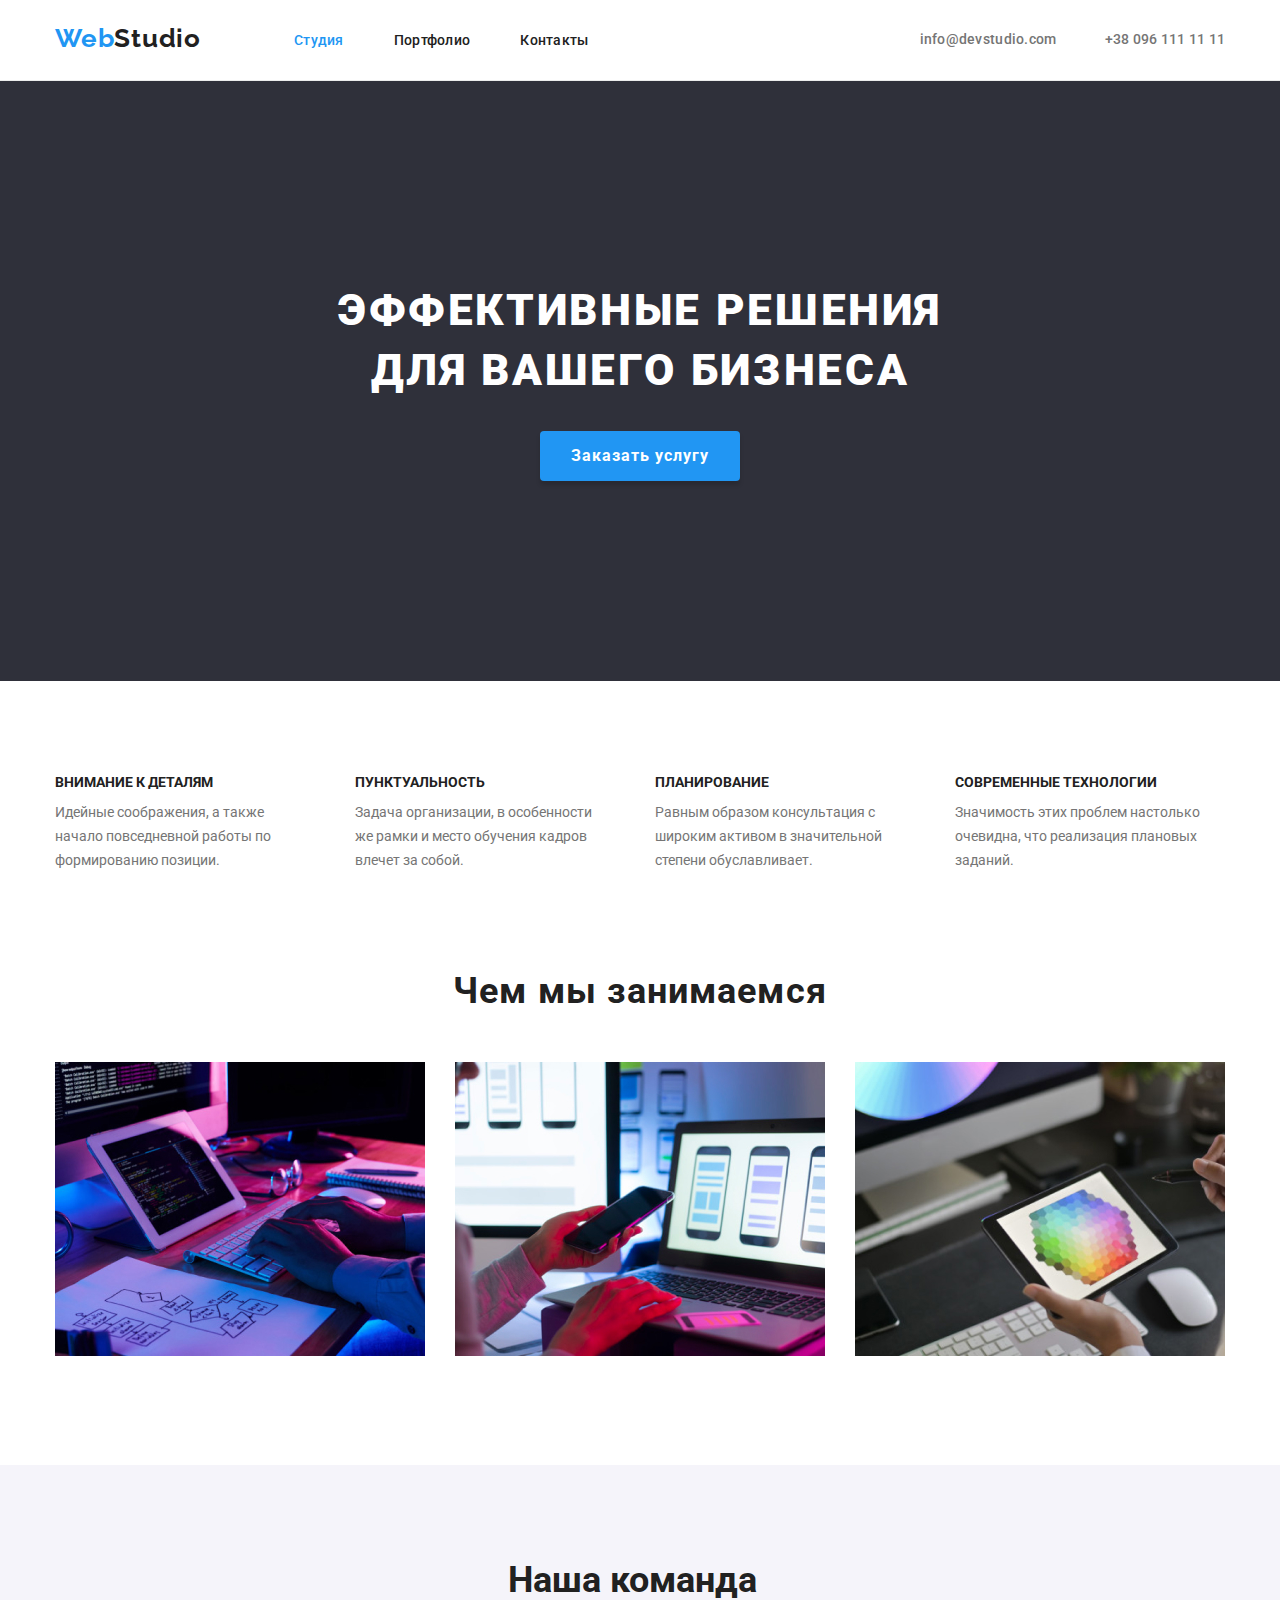
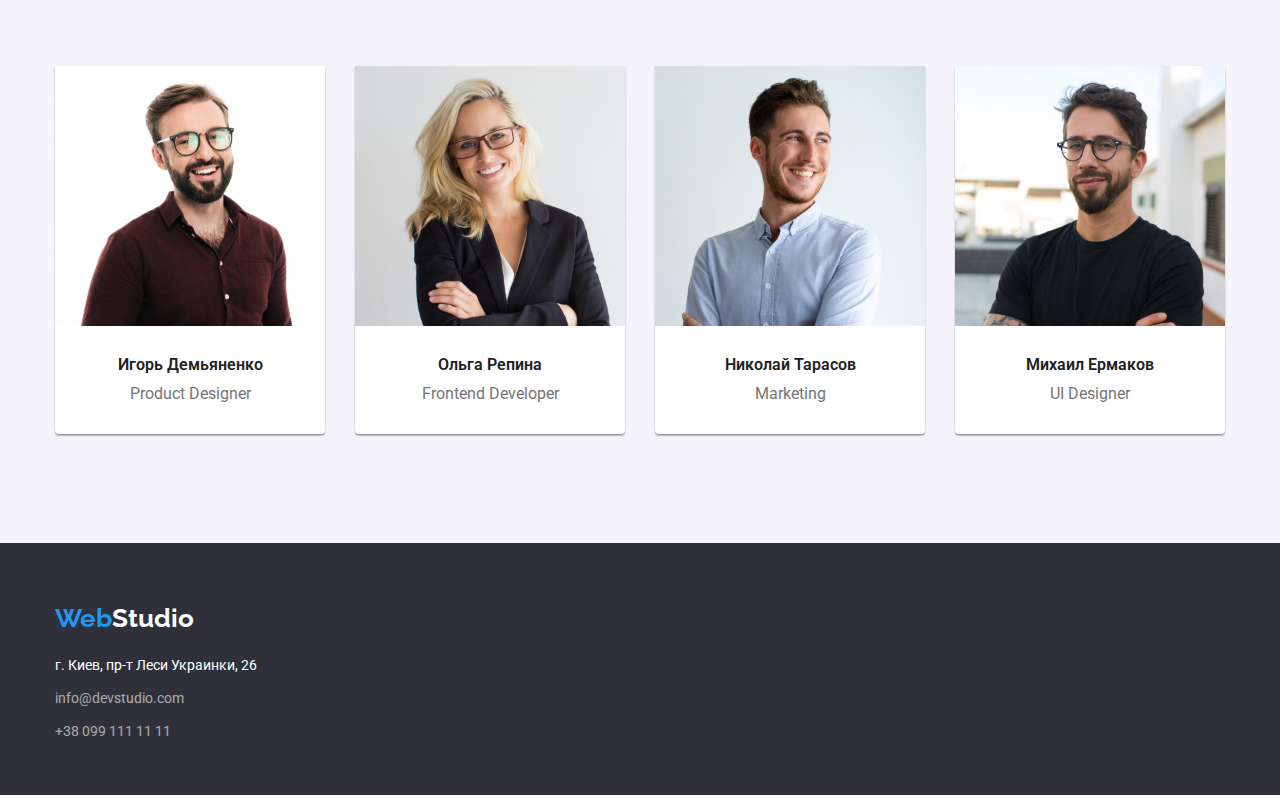
==== index.html @ f397f5b1 "Initial commit" ====
<!DOCTYPE html>
<html lang="ru">
    <head>
        <meta charset="UTF-8">
        <meta name="viewport" content="width=device-width, initial-scale=1.0">
        <title lang="en">WebStudio</title>
        <link rel="stylesheet" href="https://cdnjs.cloudflare.com/ajax/libs/modern-normalize/1.0.0/modern-normalize.min.css">
        <link rel="stylesheet" href="https://fonts.googleapis.com/css2?family=Raleway:wght@700&family=Roboto:wght@400;500;700;900&display=swap">
        <link rel="stylesheet" href="./style.css">
    </head>
    <!--Header-->
    <body class="general-style">
        <header class="header-style">
            <div class="header-container">
                <nav>               
                    <ul class="list nav-style">
                        <li  class="logo-header-position">
                            <a href="./index.html" lang="en" class="link logo-header">Web<span class="logo-black">Studio</span></a>
                        </li>
                        <li class="nav-position">
                            <a href="./index.html" class="link navigate studio current">Студия</a>
                        </li>
                        <li class="nav-position">
                            <a href="./portfolio-folder/portfolio.html" target="_blank" class="link navigate portfolio">Портфолио</a>
                        </li>
                        <li class="nav-position">
                            <a href="#" class="link navigate contacts">Контакты</a>
                        </li>
                    </ul>
                </nav>
                <div class="contact-item">
                    <a class="link mail-link" href="mailto:info@devstudio.com">info@devstudio.com</a>
                    <a class="link tel-link" href="tel:+380961111111">+38 096 111 11 11</a>
                </div>
            </div>
        </header>
            <!--Hero-->
            <!--Первая секция-->
        <main>   
            <section class="">
                <div class="first-container">
                    <h1 class="h1-style">Эффективные решения для вашего бизнеса</h1>
                    <div class="first-btn-style">
                        <button type="button" class="btn-order">Заказать услугу</button>
                    </div>
                </div>
            </section>
            <!--Вторая секция-->
            <section>
                <div class="second-container">
                    <h2 class="invisible">Сильные стороны компании</h2>
                    <ul class="list strengths-position">
                        <li class="strengths-item">
                            <h3 class="strengths-title attention">Внимание к деталям</h3>
                            <p class="strengths-text text-at">
                            Идейные соображения, а также начало повседневной работы 
                            по формированию позиции.
                            </p>
                        </li>
                        <li class="strengths-item">
                            <h3 class="strengths-title punctuality">Пунктуальность</h3>
                            <p class="strengths-text text-pt">
                                Задача организации, в особенности же рамки 
                                и место обучения кадров влечет за собой.
                            </p>
                        </li>
                        <li class="strengths-item">
                            <h3 class="strengths-title planning">Планирование</h3>
                            <p class="strengths-text text-pl">
                                Равным образом консультация с широким 
                                активом в значительной степени обуславливает.
                            </p>
                        </li>
                        <li class="strengths-item">
                            <h3 class="strengths-title modern-techs">Современные технологии</h3>
                            <p class="strengths-text text-mt">
                                Значимость этих проблем настолько 
                                очевидна, что реализация плановых заданий.
                            </p>
                        </li>
                    </ul>
                    <h2 class="what-we-do-title">Чем мы занимаемся</h2>
                    <ul class="list img-list">
                        <li class="img-position">
                            <img class="" src="./resources/specin/img.jpg" alt="набор на клавиатуре" width="370" height="294">
                        </li>
                        <li class="img-position">
                            <img class="" src="./resources/specin/img-1.jpg" alt="работа на ноут-буке с телефоном в руке" width="370" height="294">
                        </li>
                        <li class="img-position">
                            <img class="" src="./resources/specin/img-2.jpg" alt="работа с планшетом" width="370" height="294">
                        </li>
                    </ul>
                </div>
            </section>
                <!--Третья секция-->
            <section class="third-container-bg">
                <div class="third-container">
                    <h2 class="our-team">Наша команда</h2>
                    <ul class="list team-position">
                        <li class="team-item igor">
                            <a href="#" class="team-link"><img src="./resources/ourteam/igor.jpg" alt="Игорь Демьяненко" width="270"
                            height="260">
                            <h3 class="text-link">
                                Игорь Демьяненко
                            </h3>
                            <p lang="en" class="text-p">Product Designer</p>
                            </a>
                        </li>
                        <li class="team-item olga">
                            <a href="#" class="team-link"><img src="./resources/ourteam/olga.jpg" alt="Ольга Репина" width="270"
                                    height="260">
                                <h3 class="text-link">
                                    Ольга Репина
                                </h3>
                                <p lang="en" class="text-p">Frontend Developer</p>
                            </a>
                        </li>
                        <li class="team-item nikolay">
                            <a href="#" class="team-link"><img src="./resources/ourteam/nikolai.jpg" alt="Николай Тарасов" width="270"
                                    height="260">
                                <h3 class="text-link">
                                    Николай Тарасов
                                </h3>
                                <p lang="en" class="text-p">Marketing</p>
                            </a>
                        </li>
                        <li class="team-item michail">
                            <a href="#" class="team-link"><img src="./resources/ourteam/michail.jpg" alt="Михаил Ермаков" width="270"
                                    height="260">
                                <h3 class="text-link">
                                    Михаил Ермаков
                                </h3>
                                <p lang="en" class="text-p">UI Designer</p>
                            </a>
                        </li>
                    </ul>
                </div>
            </section>
        </main>
            <!--Подвал-->
        <div>
            <footer class="footer-bg">
                <div class="footer-container">
                    <a href="./index.html" lang="en" class="logo-footer">Web<span class="logowhite">Studio</span></a>
                    <address>
                        <ul class="list footer-style">
                            <li class="footer-position">
                                <a class="footer-item maps-ft" href="https://goo.gl/maps/K3a9Xga9qzkyoFFn6" target="_blank">
                                    г. Киев, пр-т Леси Украинки, 26
                                </a>
                            </li>
                            <li class="footer-position">
                                <a class="footer-item mail-ft" href="mailto:info@devstudio.com">info@devstudio.com</a>
                            </li>
                            <li class="footer-position">
                                <a class="footer-item tel-ft" href="tel:+380991111111">+38 099 111 11 11</a>
                            </li>
                        </ul>
                    </address>
                </div>
            </footer>
        </div>
    </body>
</html>
---- style.css ----
/* Кастомные CSS свойства (переменные) */
/* Основной цвет текста #757575 */
/* Цвет текста заголовков #212121 */
/* Акцентный цвет текста #2196F3 */
/* Цвет текста  основного заголовка #FFFFFF */
/* Цвет основного фона #E5E5E5
/* Цвет фона шапки #FFFFFF */
/* Цвет фона основного заголовка #2F303A;
/* Цвет фона команды и кнопок #F5F4FA */
/* Цвет фона футера #2F303A */

/* Здесь начало кода */
:root {
  --primary-text-color: #757575;
  --title-text-color: #212121;
  --accent-text-color: #2196f3;
  --footer-address-color: rgba(255, 255, 255, 0.6);
  --general-background-color: #e5e5e5;
  --header-background-color: #ffffff;
  --order-background-color: #2f303a;
  --team-background-color: #f5f4fa;
  --portfolio-border-color: #eeeeee;
}

* {
  box-sizing: border-box;
}

h1,
h2,
h3,
h4,
h5,
h6,
p {
  margin: 0;
}
ul,
ol {
  margin: 0;
  padding: 0;
}
img {
  display: block;
}
button :hover {
  cursor: pointer;
}
.list {
  list-style: none;
}
.link {
  text-decoration: none;
}

.general-style {
  font-family: Roboto;
  font-style: normal;
}

/* display: none; */
.invisible {
  position: absolute;
  width: 1px;
  height: 1px;
  margin: -1px;
  padding: 0;
  overflow: hidden;
  border: 0;
  clip: rect(0 0 0 0);
}

/* top line bg */
.header-style {
  background: var(--header-background-color);
  border-bottom: 1px solid #ececec;
}

.header-container {
  display: flex;
  align-items: center;
  padding: 0 15px;
  margin: 0 auto;
  width: 1230px;
  height: 80px;

  /*outline: 2px solid tomato;*/
}

/* WebStudio-header */
.logo-header {
  text-decoration: none;
  width: 145px;
  height: 31px;

  font-family: Raleway;
  font-weight: 700;
  font-size: 26px;
  line-height: 1.2;
  letter-spacing: 0.03em;
  color: var(--accent-text-color);
}

.logo-header-position {
  padding-top: 24px;
  padding-bottom: 25px;
  margin-right: 93px;
}

.logo-black {
  color: var(--title-text-color);
}

.nav-style {
  display: flex;
  padding-left: 15px;
}

.nav-position {
  padding-top: 32px;
  padding-bottom: 32px;
}

.navigate {
  text-decoration: none;
  font-weight: 500;
  font-size: 14px;
  line-height: 1.14;
  letter-spacing: 0.02em;
  color: var(--title-text-color);
}

.navigate:hover,
.navigate:focus {
  color: var(--accent-text-color);
}

/* Студия */
.studio {
  width: 49px;
}

/* Портфолио */
.portfolio {
  margin: 0 50px;
  width: 77px;
}

/* Контакты */
.contacts {
  width: 68px;
}

.current {
  color: var(--accent-text-color);
}

/*  mail+tel */

.contact-item {
  display: flex;
  align-items: center;
  flex-wrap: nowrap;
  text-decoration: none;
}

.mail-link:hover,
.tel-link:hover,
.mail-link:focus,
.tel-link:focus {
  color: var(--accent-text-color);
}

.mail-link,
.tel-link {
  display: flex;
  align-items: center;

  font-weight: 500;
  font-size: 14px;
  line-height: 1.14;
  letter-spacing: 0.02em;
  color: var(--primary-text-color);
}

.contact-item > .contact-link {
  margin-left: 331px;
}

/* info@devstudio.com */
.mail-link {
  display: flex;
  align-items: center;
  margin-left: 331px;
  max-width: 135px;
}

/* +38 096 111 11 11 */
.tel-link {
  display: flex;
  align-items: center;
  margin-left: 50px;
  max-width: 122px;
}

/*Первая секция*/
/* Background */
.first-container {
  margin-top: 0px;
  margin-bottom: 0px;
  padding-top: 200px;
  padding-bottom: 200px;
  background-color: var(--order-background-color);
}

/* Эффективные решения для вашего бизнеса */
.h1-style {
  width: 696px;
  height: 120px;
  margin: 0 auto;

  font-weight: 900;
  font-size: 44px;
  line-height: 1.36;

  letter-spacing: 0.06em;
  text-transform: uppercase;
  text-align: center;
  color: var(--header-background-color);
}

/* Button Заказать услугу */
.first-btn-style {
  margin-top: 30px;
  padding: 0;
  text-align: center;
}

.btn-order {
  cursor: pointer;
  text-decoration: none;
  min-width: 200px;
  height: 50px;
  padding: 10 32;
  margin: 0 auto;

  text-align: center;
  font-weight: 700;
  font-size: 16px;
  line-height: 1.87;
  letter-spacing: 0.06em;

  background-color: var(--accent-text-color);
  color: var(--header-background-color);
  box-shadow: 0px 4px 4px rgba(0, 0, 0, 0.15);
  border-radius: 4px;
  border: 1px solid transparent;
}

/* Вторая секция */

.second-container {
  text-align: left;
  padding-left: 15px;
  padding-right: 15px;
  padding-top: 94px;
  padding-bottom: 94px;
  margin: 0 auto;
  width: 1230px;
}

.strengths-position {
  display: flex;
  flex-direction: row;
  justify-content: flex-start;
}

.strengths-title {
  width: 270px;
  height: 16px;
  font-weight: 700;
  font-size: 14px;
  line-height: 1.14;
  text-transform: uppercase;
  color: var(--title-text-color);
}

.strengths-text {
  margin-top: 10px;
  width: 270px;
  height: 75px;
  font-weight: 400;
  font-size: 14px;
  line-height: 1.7;
  color: var(--primary-text-color);
}

/* Внимание к деталям */
.attention {
  margin-left: 15px;
}

.text-at {
  margin-left: 15px;
  max-width: 220px;
}

/* Пунктуальность */
.punctuality {
  margin-left: 30px;
}

.text-pt {
  margin-left: 30px;
  max-width: 240px;
}

/* Планирование */
.planning {
  margin-left: 30px;
}

.text-pl {
  margin-left: 30px;
  max-width: 230px;
}

/* Современные технологии */
.modern-techs {
  margin-left: 30px;
}

.text-mt {
  margin-left: 30px;
  max-width: 250px;
}

/* Чем мы занимаемся */
.what-we-do-title {
  margin-top: 94px;
  margin-left: auto;
  margin-right: auto;
  margin-bottom: 0;
  width: 376px;
  height: 42px;
  white-space: nowrap;

  font-weight: 700;
  font-size: 36px;
  line-height: 42px;
  text-align: center;
  letter-spacing: 0.03em;
  color: var(--title-text-color);
}

/* img */

.img-list {
  display: flex;
  flex-direction: row;
  margin-top: 35px;
  padding: -15px;
  /*justify-content: center;*/
}

.img-position {
  margin: 15px;
}

.third-container-bg {
  background-color: var(--team-background-color);
}

.third-container {
  padding-left: 15px;
  padding-right: 15px;
  padding-top: 94px;
  padding-bottom: 94px;
  width: 1230px;
  margin: 0 auto;
}

.our-team {
  width: 264px;
  height: 42px;
  margin: 0 auto;

  font-weight: 700;
  font-size: 36px;
  line-height: 1.17;
  color: var(--title-text-color);
}

.team-position {
  display: flex;
  flex-direction: row;
  justify-content: space-between;
  margin-top: 50px;
  padding: -15px;
}

.team-item {
  cursor: pointer;
  width: 270px;
  height: 368px;
  margin: 15px;
  background: var(--header-background-color);

  box-shadow: 0px 1px 3px rgba(0, 0, 0, 0.12), 0px 1px 1px rgba(0, 0, 0, 0.14),
    0px 2px 1px rgba(0, 0, 0, 0.2);
  border-radius: 0px 0px 4px 4px;
}

.text-link {
  text-align: center;
  margin-top: 30px;
  font-weight: 600;
  font-size: 16px;
  line-height: 1.18;
  color: var(--title-text-color);
}

.team-link {
  text-decoration: none;
}

.text-p {
  text-align: center;
  margin-top: 10px;
  font-weight: 400;
  font-size: 16px;
  line-height: 1.18;
  color: var(--primary-text-color);
}

/* Footer */

.footer-bg {
  height: 252px;
  background-color: var(--order-background-color);
}

.footer-container {
  padding-top: 60px;
  padding-bottom: 60px;
  padding-left: 15px;
  padding-right: 15px;
  margin: 0 auto;
  width: 1230px;
}

.logo-footer {
  text-decoration: none;
  width: 145px;
  height: 31px;
  padding-left: 15px;

  font-family: Raleway;
  font-weight: 700;
  font-size: 26px;
  line-height: 1.19;
  color: var(--accent-text-color);
}

.logowhite {
  color: var(--header-background-color);
}

.footer-position {
  margin-top: 9px;
}

.footer-position:first-child {
  margin-top: 20px;
}

.footer-item {
  text-decoration: none;
  width: 231px;
  height: 21px;
  padding-left: 15px;
  font-weight: 400;
  font-size: 14px;
  font-style: normal;
  line-height: 1.7;
}

.maps-ft {
  color: var(--header-background-color);
}

.mail-ft {
  color: var(--footer-address-color);
}

.tel-ft {
  color: var(--footer-address-color);
}

/* Portfolio */
.main-bg {
  height: 1548px;
  background-color: var(--header-background-color);
}

.hero-style {
  padding-left: 15px;
  padding-right: 15px;
  padding-top: 94px;
  padding-bottom: 94px;
  margin: 0 auto;
  width: 1230px;
  height: 1548px;
}

.btn-position {
  display: flex;
  justify-content: center;
  margin-bottom: 50px;
}

.btn {
  font-family: inherit;
  padding: 6px 20px;
  height: 38px;
  font-weight: 500;
  font-size: 16px;
  line-height: 1.62;
  text-align: center;
  background-color: var(--team-background-color);
  color: var(--title-text-color);
  border-radius: 4px;
  border: 1px solid transparent;
}

.btn-item:not(:first-child) {
  margin-left: 8px;
}

.btn:hover,
.btn:focus {
  cursor: pointer;
  background-color: var(--accent-text-color);
  color: var(--header-background-color);
  box-shadow: 0px 3px 1px rgba(0, 0, 0, 0.1), 0px 1px 2px rgba(0, 0, 0, 0.08),
    0px 2px 2px rgba(0, 0, 0, 0.12);
  border-radius: 4px;
}

.all {
  min-width: 73px;
}

.sites {
  min-width: 128px;
}

.apps {
  min-width: 145px;
}

.design {
  min-width: 103px;
}

.marketing {
  min-width: 130px;
}

/* Стили  портфолио */

.card-set {
  display: flex;
  flex-wrap: wrap;
  align-content: stretch;
  margin: -15px;
}

.card {
  margin: 15px;
  width: 370px;
  height: 404px;
  list-style: none;
  text-decoration: none;
  background: var(--header-background-color);

  border: 1px solid var(--portfolio-border-color);
}

.work-text {
  display: inline-block;
  margin: 0 auto;
  padding-top: 20px;
  padding-left: 24px;
  width: 322px;
  height: 36px;
  font-weight: 700;
  font-size: 18px;
  line-height: 2;
  letter-spacing: 0.06em;
  color: var(--title-text-color);
}

.work-type {
  display: inline-block;
  margin: 0 auto;
  padding-top: 4px;
  padding-left: 24px;
  width: 322px;
  height: 30px;
  font-size: 16px;
  line-height: 1.87;
  color: var(--primary-text-color);
}
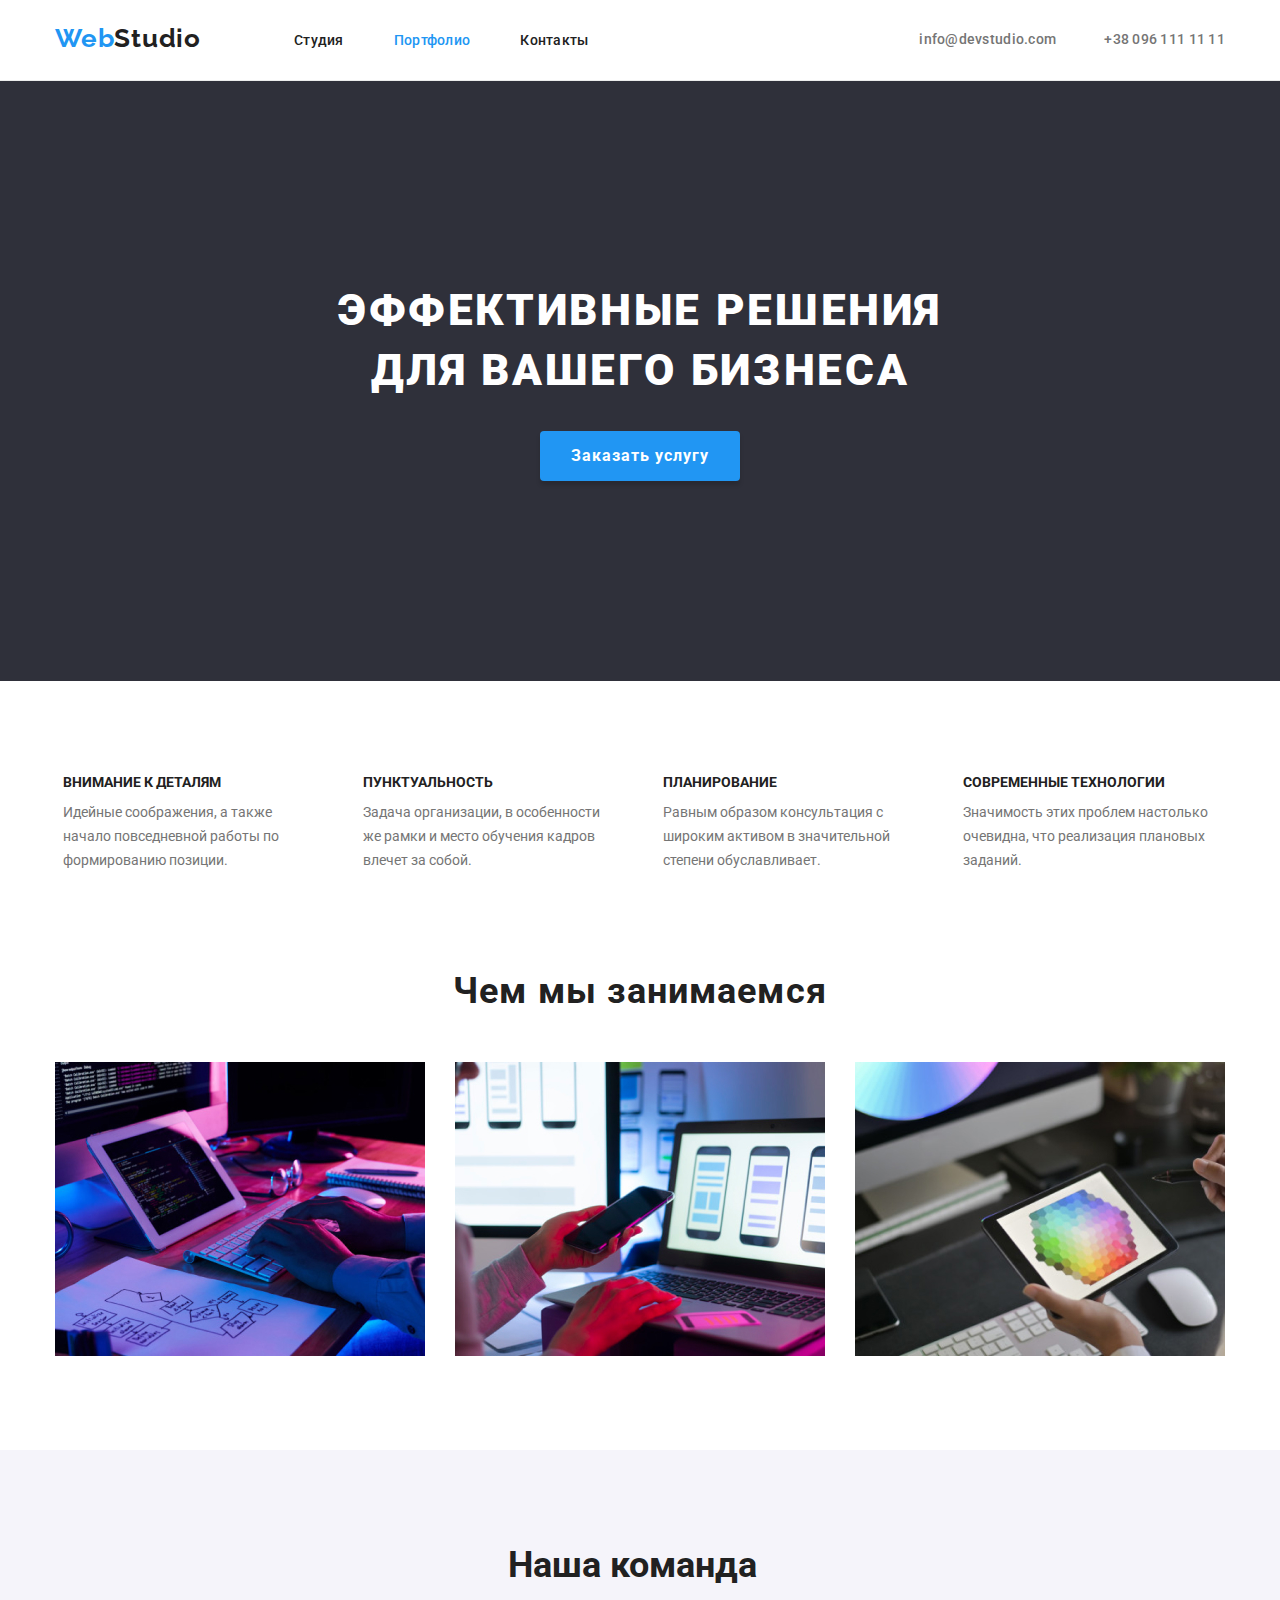
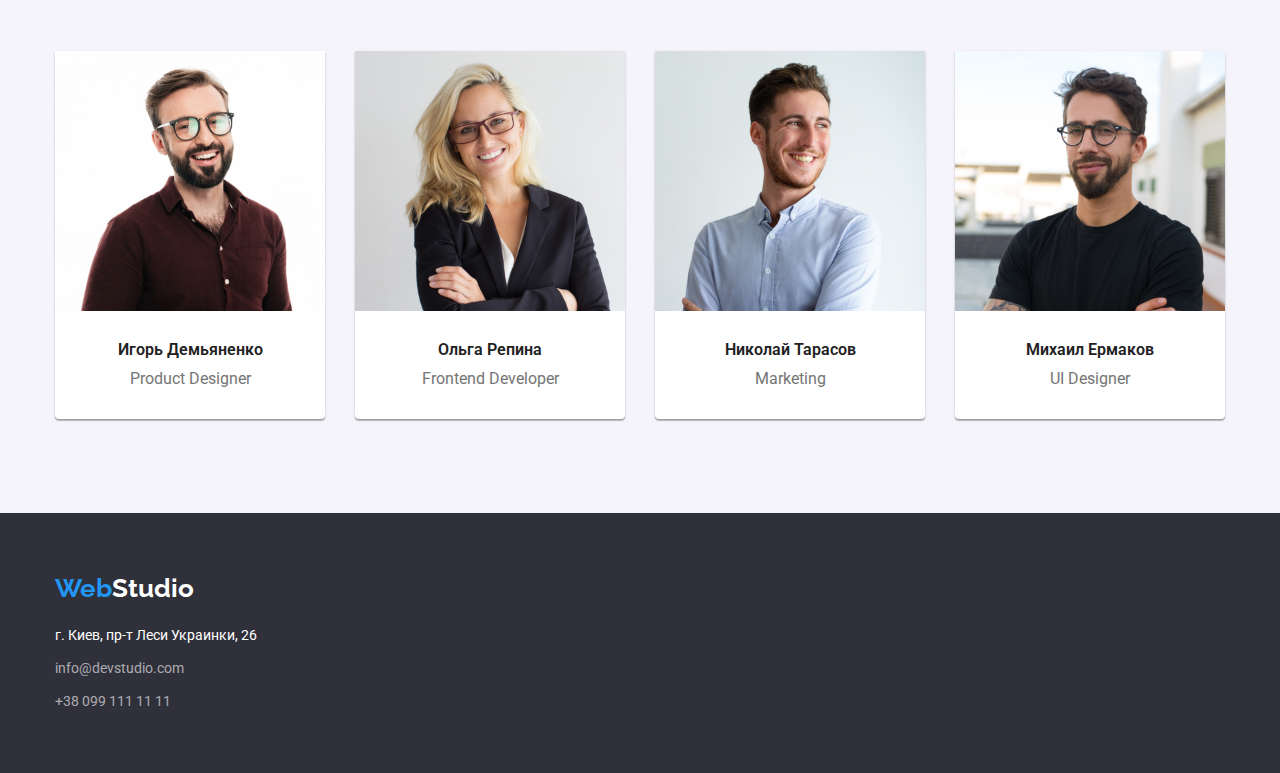
==== commit 7e3def05: "дз_3_комитт_2" ====
--- a/index.html
+++ b/index.html
@@ -11,20 +11,21 @@
     <!--Header-->
     <body class="general-style">
         <header class="header-style">
-            <div class="header-container">
-                <nav>               
+            <div class="header-container line">
+                <nav class="">
                     <ul class="list nav-style">
-                        <li  class="logo-header-position">
-                            <a href="./index.html" lang="en" class="link logo-header">Web<span class="logo-black">Studio</span></a>
+                        <li class="logo-header-position">
+                            <a href="../index.html" lang="en" class="logo-header">Web<span class="logo-black">Studio</span></a>
                         </li>
                         <li class="nav-position">
-                            <a href="./index.html" class="link navigate studio current">Студия</a>
+                            <a href="../index.html" class="navigate studio">Студия</a>
                         </li>
                         <li class="nav-position">
-                            <a href="./portfolio-folder/portfolio.html" target="_blank" class="link navigate portfolio">Портфолио</a>
+                            <a href="./portfolio-folder/portfolio.html" target="_blank"
+                                class="navigate portfolio current">Портфолио</a>
                         </li>
                         <li class="nav-position">
-                            <a href="#" class="link navigate contacts">Контакты</a>
+                            <a href="#" class="navigate contacts">Контакты</a>
                         </li>
                     </ul>
                 </nav>
@@ -37,7 +38,7 @@
             <!--Hero-->
             <!--Первая секция-->
         <main>   
-            <section class="">
+            <section class="first-section-bg">
                 <div class="first-container">
                     <h1 class="h1-style">Эффективные решения для вашего бизнеса</h1>
                     <div class="first-btn-style">
@@ -46,7 +47,7 @@
                 </div>
             </section>
             <!--Вторая секция-->
-            <section>
+            <section class="second-section-bg">
                 <div class="second-container">
                     <h2 class="invisible">Сильные стороны компании</h2>
                     <ul class="list strengths-position">
@@ -79,6 +80,11 @@
                             </p>
                         </li>
                     </ul>
+                </div>
+            </section>
+            <!--Третья секция-->
+            <section class="third-section-bg">
+                <div class="third-container">  
                     <h2 class="what-we-do-title">Чем мы занимаемся</h2>
                     <ul class="list img-list">
                         <li class="img-position">
@@ -93,12 +99,12 @@
                     </ul>
                 </div>
             </section>
-                <!--Третья секция-->
-            <section class="third-container-bg">
-                <div class="third-container">
+            <!--Четвертая секция-->
+            <section class="fourth-section-bg">
+                <div class="fourth-container">
                     <h2 class="our-team">Наша команда</h2>
                     <ul class="list team-position">
-                        <li class="team-item igor">
+                        <li class="team-item">
                             <a href="#" class="team-link"><img src="./resources/ourteam/igor.jpg" alt="Игорь Демьяненко" width="270"
                             height="260">
                             <h3 class="text-link">
@@ -107,7 +113,7 @@
                             <p lang="en" class="text-p">Product Designer</p>
                             </a>
                         </li>
-                        <li class="team-item olga">
+                        <li class="team-item">
                             <a href="#" class="team-link"><img src="./resources/ourteam/olga.jpg" alt="Ольга Репина" width="270"
                                     height="260">
                                 <h3 class="text-link">
@@ -116,7 +122,7 @@
                                 <p lang="en" class="text-p">Frontend Developer</p>
                             </a>
                         </li>
-                        <li class="team-item nikolay">
+                        <li class="team-item">
                             <a href="#" class="team-link"><img src="./resources/ourteam/nikolai.jpg" alt="Николай Тарасов" width="270"
                                     height="260">
                                 <h3 class="text-link">
@@ -125,7 +131,7 @@
                                 <p lang="en" class="text-p">Marketing</p>
                             </a>
                         </li>
-                        <li class="team-item michail">
+                        <li class="team-item">
                             <a href="#" class="team-link"><img src="./resources/ourteam/michail.jpg" alt="Михаил Ермаков" width="270"
                                     height="260">
                                 <h3 class="text-link">
@@ -138,10 +144,10 @@
                 </div>
             </section>
         </main>
-            <!--Подвал-->
-        <div>
-            <footer class="footer-bg">
-                <div class="footer-container">
+        <!--Подвал-->
+        <section class="footer-bg">
+            <h2 class="invisible">Контактные данные</h2>
+            <footer class="footer-container">
                     <a href="./index.html" lang="en" class="logo-footer">Web<span class="logowhite">Studio</span></a>
                     <address>
                         <ul class="list footer-style">
@@ -158,8 +164,7 @@
                             </li>
                         </ul>
                     </address>
-                </div>
             </footer>
-        </div>
+        </section>
     </body>
 </html>--- a/style.css
+++ b/style.css
@@ -162,6 +162,10 @@
   align-items: center;
   flex-wrap: nowrap;
   text-decoration: none;
+  margin-left: auto;
+  padding-right: 15px;
+  padding-top: 32px;
+  padding-bottom: 32px;
 }
 
 .mail-link:hover,
@@ -183,15 +187,11 @@
   color: var(--primary-text-color);
 }
 
-.contact-item > .contact-link {
-  margin-left: 331px;
-}
-
 /* info@devstudio.com */
 .mail-link {
   display: flex;
   align-items: center;
-  margin-left: 331px;
+  /* margin-left: 331px; */
   max-width: 135px;
 }
 
@@ -205,7 +205,7 @@
 
 /*Первая секция*/
 /* Background */
-.first-container {
+.first-section-bg {
   margin-top: 0px;
   margin-bottom: 0px;
   padding-top: 200px;
@@ -213,6 +213,13 @@
   background-color: var(--order-background-color);
 }
 
+.first-container {
+  width: 1230px;
+  margin: 0 auto;
+  padding-left: 15px;
+  padding-right: 15px;
+}
+
 /* Эффективные решения для вашего бизнеса */
 .h1-style {
   width: 696px;
@@ -259,12 +266,15 @@
 
 /* Вторая секция */
 
+.second-section-bg {
+  padding-top: 94px;
+  padding-bottom: 94px;
+}
+
 .second-container {
   text-align: left;
   padding-left: 15px;
   padding-right: 15px;
-  padding-top: 94px;
-  padding-bottom: 94px;
   margin: 0 auto;
   width: 1230px;
 }
@@ -272,7 +282,7 @@
 .strengths-position {
   display: flex;
   flex-direction: row;
-  justify-content: flex-start;
+  justify-content: center;
 }
 
 .strengths-title {
@@ -335,12 +345,24 @@
   max-width: 250px;
 }
 
+/* Треться секция */
+
+.third-section-bg {
+  padding-top: 0px;
+  padding-bottom: 79px;
+}
+
+.third-container {
+  width: 1230px;
+  margin: 0 auto;
+  padding-left: 15px;
+  padding-right: 15px;
+}
+
 /* Чем мы занимаемся */
+
 .what-we-do-title {
-  margin-top: 94px;
-  margin-left: auto;
-  margin-right: auto;
-  margin-bottom: 0;
+  margin: 0 auto;
   width: 376px;
   height: 42px;
   white-space: nowrap;
@@ -360,22 +382,23 @@
   flex-direction: row;
   margin-top: 35px;
   padding: -15px;
-  /*justify-content: center;*/
 }
 
 .img-position {
   margin: 15px;
 }
 
-.third-container-bg {
+/* Четвертая секция */
+
+.fourth-section-bg {
   background-color: var(--team-background-color);
-}
-
-.third-container {
-  padding-left: 15px;
-  padding-right: 15px;
   padding-top: 94px;
-  padding-bottom: 94px;
+  padding-bottom: 79px;
+}
+
+.fourth-container {
+  padding-left: 15px;
+  padding-right: 15px;
   width: 1230px;
   margin: 0 auto;
 }
@@ -436,13 +459,12 @@
 /* Footer */
 
 .footer-bg {
-  height: 252px;
-  background-color: var(--order-background-color);
-}
-
-.footer-container {
   padding-top: 60px;
   padding-bottom: 60px;
+  background-color: var(--order-background-color);
+}
+
+.footer-container {
   padding-left: 15px;
   padding-right: 15px;
   margin: 0 auto;
@@ -481,8 +503,8 @@
   padding-left: 15px;
   font-weight: 400;
   font-size: 14px;
+  line-height: 1.7;
   font-style: normal;
-  line-height: 1.7;
 }
 
 .maps-ft {
@@ -498,19 +520,18 @@
 }
 
 /* Portfolio */
-.main-bg {
-  height: 1548px;
-  background-color: var(--header-background-color);
-}
-
-.hero-style {
-  padding-left: 15px;
-  padding-right: 15px;
+
+.portfolio-section-bg {
   padding-top: 94px;
   padding-bottom: 94px;
+  background-color: var(--header-background-color);
+}
+
+.portfolio-container {
+  padding-left: 15px;
+  padding-right: 15px;
   margin: 0 auto;
   width: 1230px;
-  height: 1548px;
 }
 
 .btn-position {
@@ -574,26 +595,28 @@
   flex-wrap: wrap;
   align-content: stretch;
   margin: -15px;
+  padding-left: 15px;
+  padding-right: 15px;
 }
 
 .card {
   margin: 15px;
   width: 370px;
-  height: 404px;
   list-style: none;
   text-decoration: none;
   background: var(--header-background-color);
 
   border: 1px solid var(--portfolio-border-color);
+}
+
+.card-text {
+  padding: 20px 24px;
 }
 
 .work-text {
   display: inline-block;
   margin: 0 auto;
-  padding-top: 20px;
-  padding-left: 24px;
-  width: 322px;
-  height: 36px;
+  min-width: 322px;
   font-weight: 700;
   font-size: 18px;
   line-height: 2;
@@ -604,10 +627,7 @@
 .work-type {
   display: inline-block;
   margin: 0 auto;
-  padding-top: 4px;
-  padding-left: 24px;
-  width: 322px;
-  height: 30px;
+  min-width: 322px;
   font-size: 16px;
   line-height: 1.87;
   color: var(--primary-text-color);
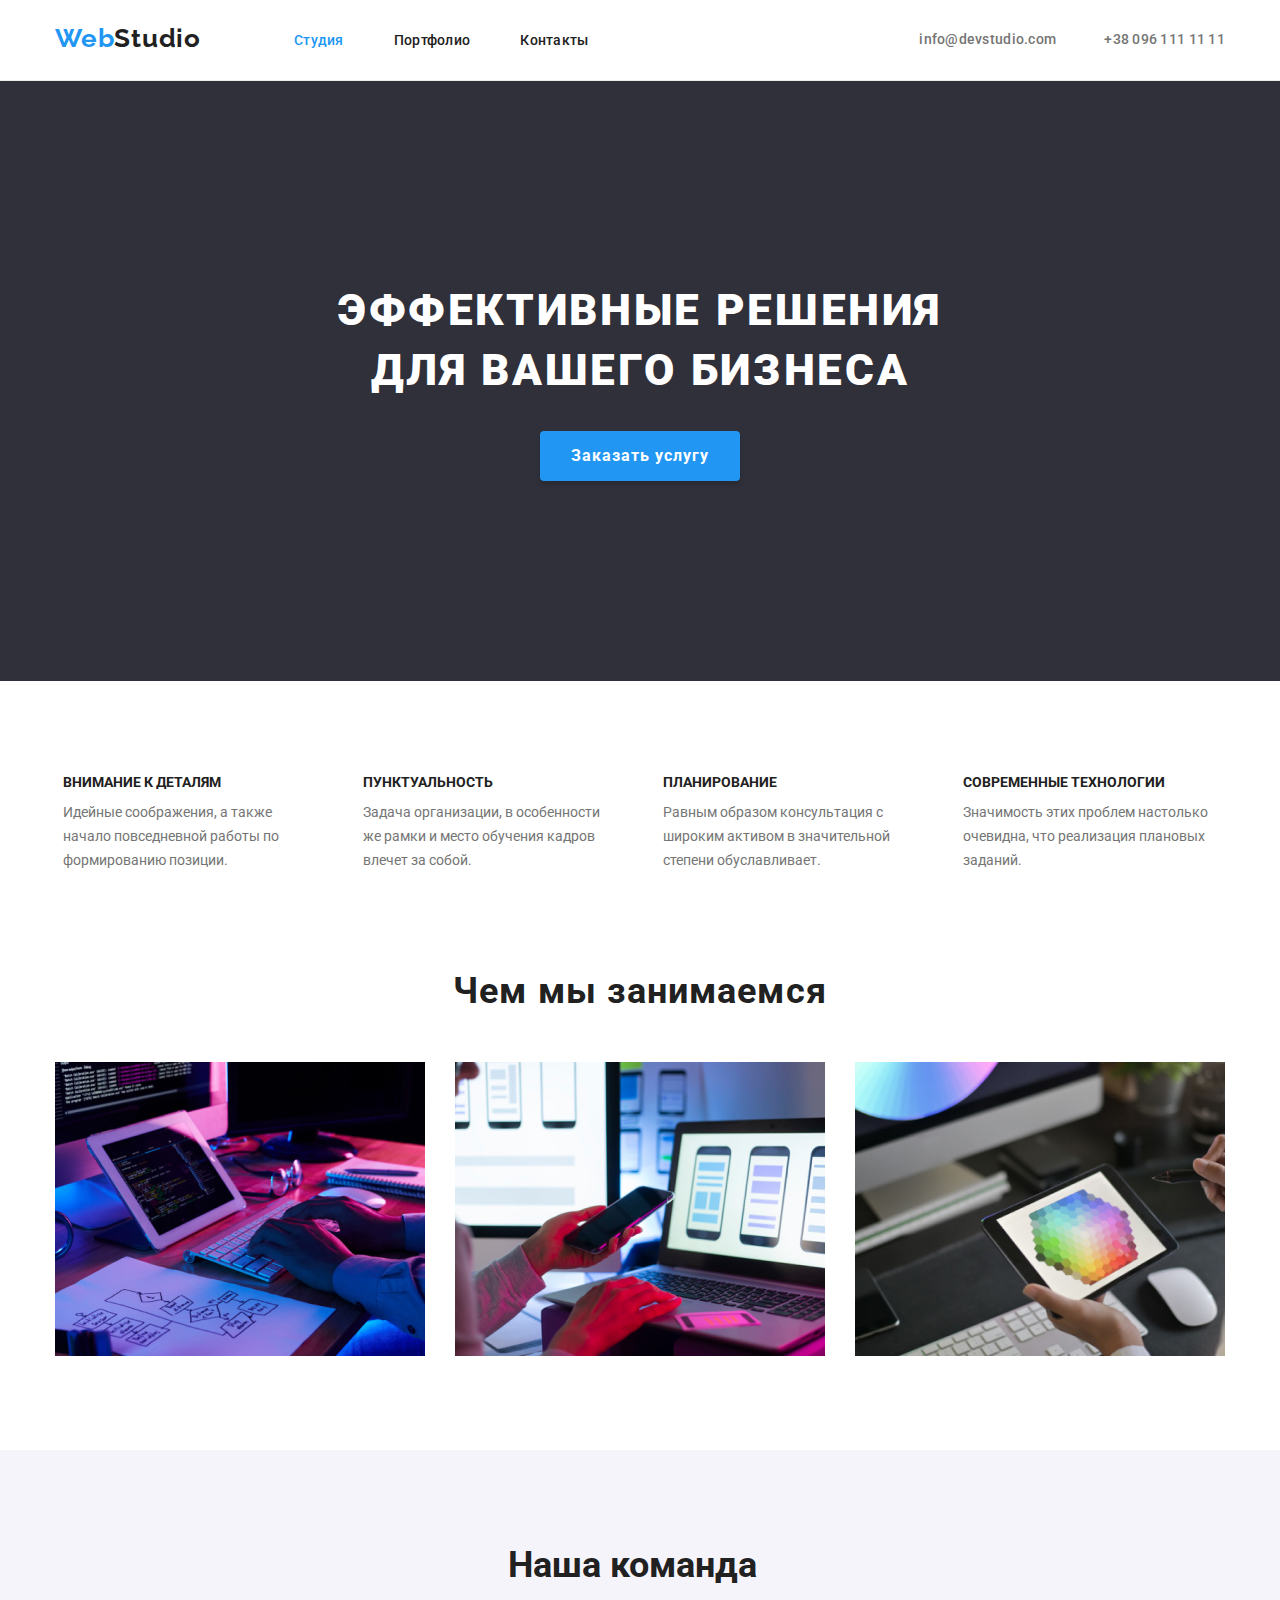
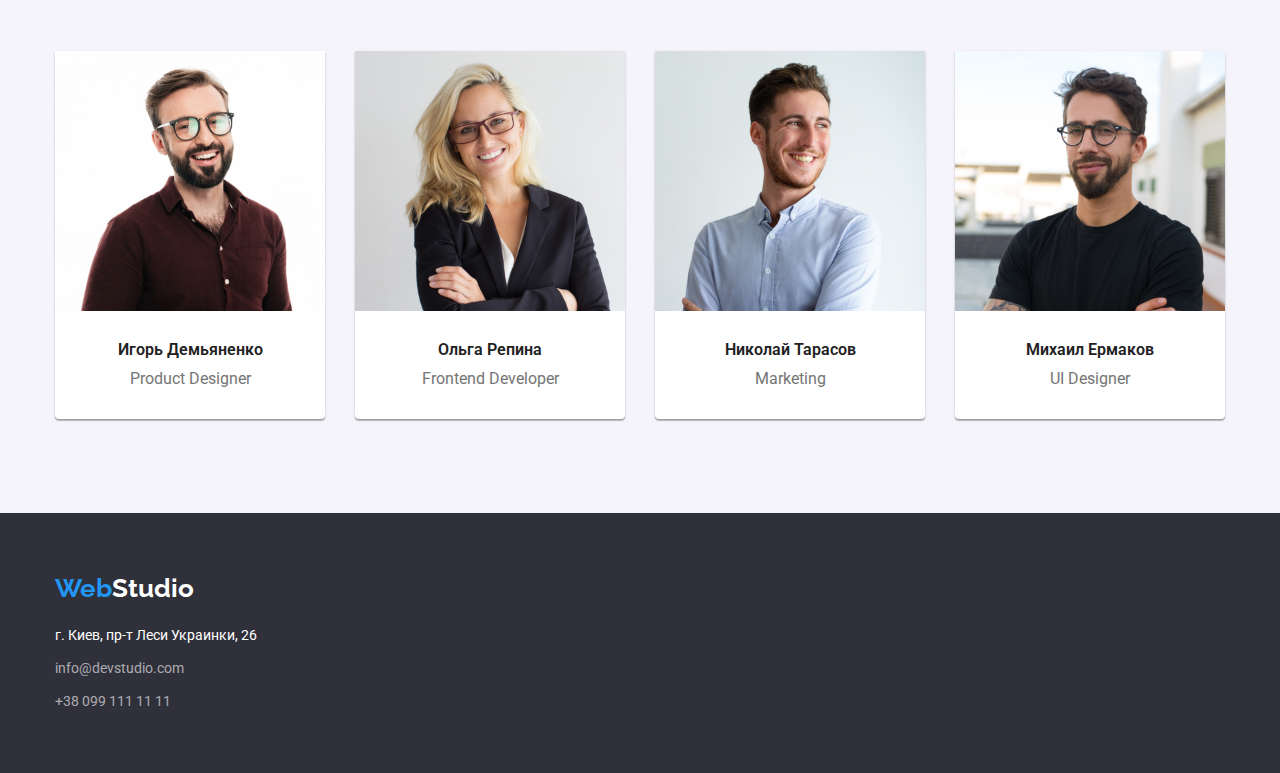
==== commit fea58128: "дз_3_комитт_3" ====
--- a/index.html
+++ b/index.html
@@ -18,11 +18,11 @@
                             <a href="../index.html" lang="en" class="logo-header">Web<span class="logo-black">Studio</span></a>
                         </li>
                         <li class="nav-position">
-                            <a href="../index.html" class="navigate studio">Студия</a>
+                            <a href="../index.html" class="navigate studio current">Студия</a>
                         </li>
                         <li class="nav-position">
                             <a href="./portfolio-folder/portfolio.html" target="_blank"
-                                class="navigate portfolio current">Портфолио</a>
+                                class="navigate portfolio">Портфолио</a>
                         </li>
                         <li class="nav-position">
                             <a href="#" class="navigate contacts">Контакты</a>
